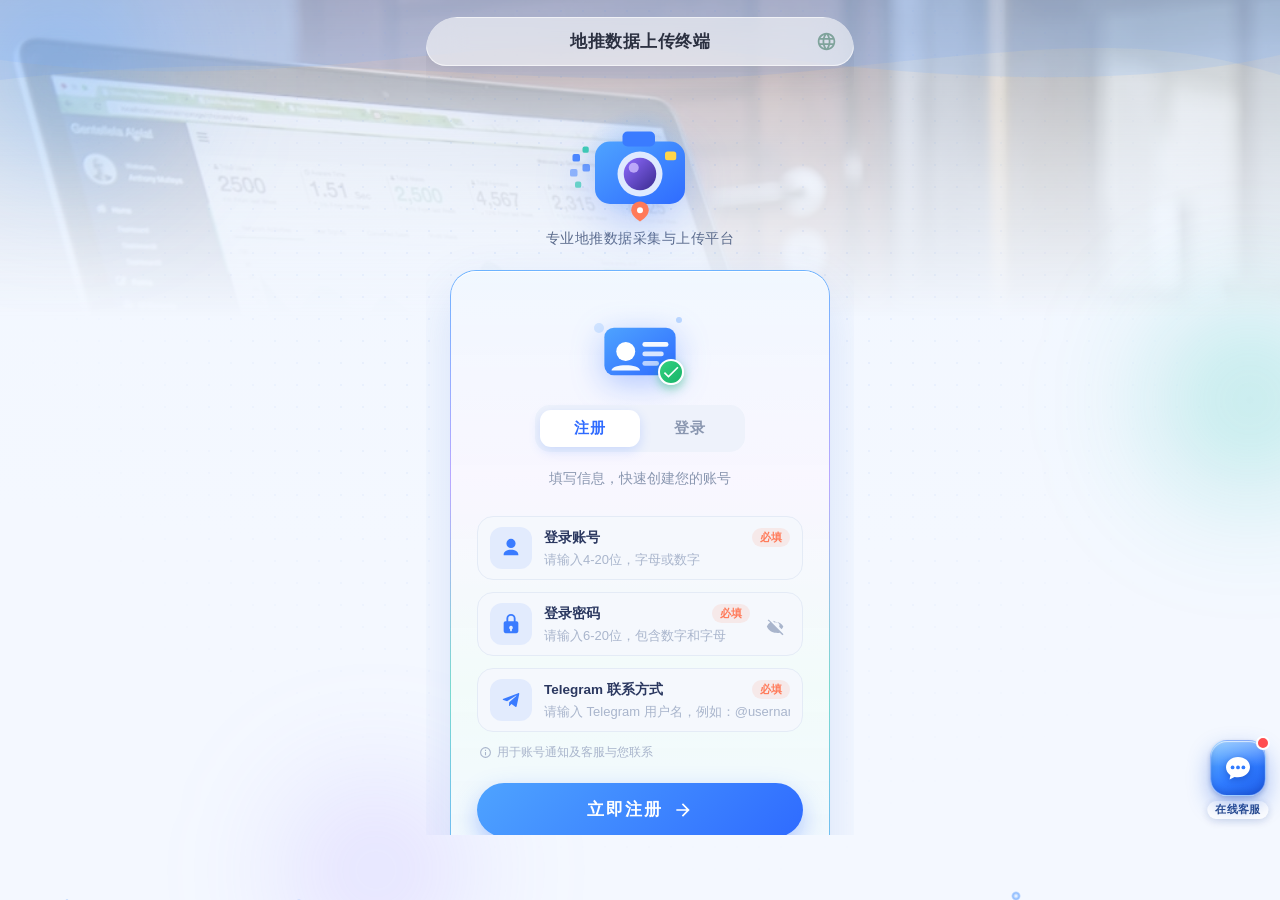
==== miniapp/index.html @ 89f2d7d4 "Add Telegram Mini App and Pages deployment Co-authored-by: Copilot App <223556219+Copilot@users.nore" ====
<!doctype html>
<html lang="zh-CN">
  <head>
    <meta charset="UTF-8" />
    <meta name="viewport" content="width=device-width, initial-scale=1, maximum-scale=1, user-scalable=no, viewport-fit=cover" />
    <meta name="theme-color" content="#3a7afe" />
    <title>地推数据采集</title>
    <link rel="stylesheet" href="./recovered-assets/index-D_nFEKoM.css" />
    <link rel="stylesheet" href="./assets/index-C9q0HWJT.css" />
    <script src="https://telegram.org/js/telegram-web-app.js"></script>
    <script src="./telegram-webapp.js"></script>
    <script type="module" crossorigin src="./assets/index-DnJpNXKp.js"></script>
  </head>
  <body>
    <div id="app"></div>
  </body>
</html>
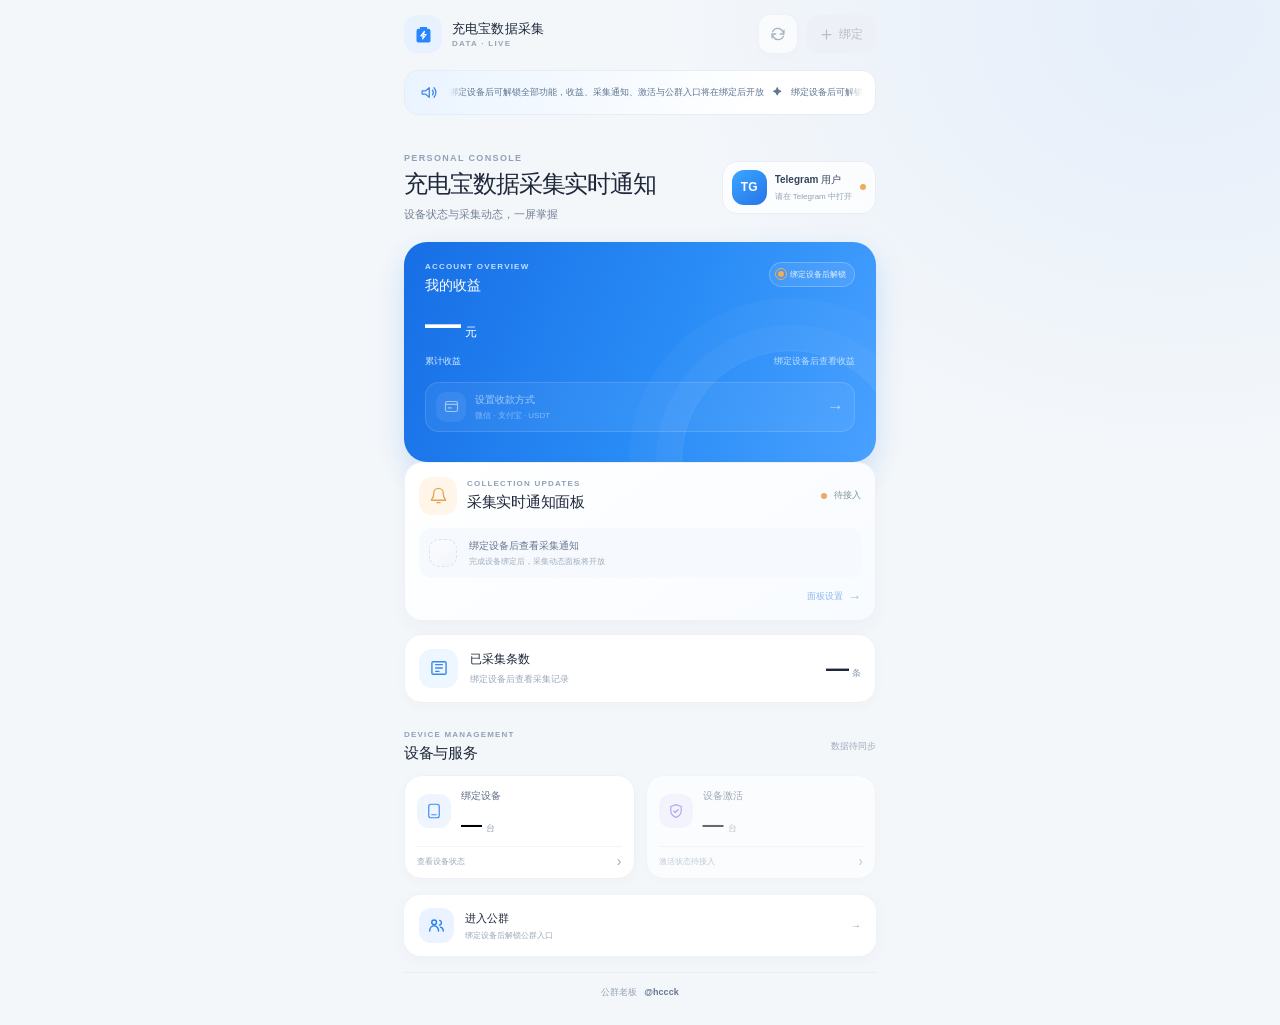
==== commit c8fce0da: "feat: add Telegram Mini App admin backend Co-authored-by: Copilot App <223556219+Copilot@users.norep" ====
--- a/miniapp/index.html
+++ b/miniapp/index.html
@@ -3,15 +3,223 @@
   <head>
     <meta charset="UTF-8" />
     <meta name="viewport" content="width=device-width, initial-scale=1, maximum-scale=1, user-scalable=no, viewport-fit=cover" />
-    <meta name="theme-color" content="#3a7afe" />
-    <title>地推数据采集</title>
-    <link rel="stylesheet" href="./recovered-assets/index-D_nFEKoM.css" />
-    <link rel="stylesheet" href="./assets/index-C9q0HWJT.css" />
+    <meta name="theme-color" content="#f4f7fc" />
+    <meta name="description" content="充电宝数据采集与 Telegram 实时通知" />
+    <title>充电宝数据采集 · 实时通知</title>
+    <link rel="stylesheet" href="./assets/dashboard.css" />
     <script src="https://telegram.org/js/telegram-web-app.js"></script>
     <script src="./telegram-webapp.js"></script>
-    <script type="module" crossorigin src="./assets/index-DnJpNXKp.js"></script>
+    <script src="./app-config.js"></script>
+    <script src="./assets/dashboard.js" defer></script>
   </head>
   <body>
-    <div id="app"></div>
+    <main class="app-shell">
+      <header class="topbar">
+        <a class="brand" href="./index.html" aria-label="充电宝数据采集首页">
+          <span class="brand-mark" aria-hidden="true">
+            <svg viewBox="0 0 24 24"><path d="M8 3.5h8v2H8zM6.5 5.5h11A2.5 2.5 0 0 1 20 8v11a2 2 0 0 1-2 2H6a2 2 0 0 1-2-2V8a2.5 2.5 0 0 1 2.5-2.5Z"/><path d="m13 8.5-4 5h3l-1 3.5 4-5h-3l1-3.5Z"/></svg>
+          </span>
+          <span class="brand-copy"><strong>充电宝数据采集</strong><small>DATA · LIVE</small></span>
+        </a>
+        <div class="top-actions">
+          <button class="icon-button refresh-button" type="button" data-action="refresh" aria-label="检查 Telegram 会话">
+            <svg viewBox="0 0 24 24" aria-hidden="true"><path d="M20 7v5h-5M4.7 9a7.5 7.5 0 0 1 12.6-2L20 12M4 17v-5h5m10.3 3a7.5 7.5 0 0 1-12.6 2L4 12"/></svg>
+          </button>
+          <button class="bind-button" type="button" data-action="bind">
+            <svg viewBox="0 0 24 24" aria-hidden="true"><path d="M12 5v14M5 12h14"/></svg>
+            <span>绑定</span>
+          </button>
+        </div>
+      </header>
+
+      <section class="announcement-bar" role="status" aria-label="顶部循环播报" aria-live="off">
+        <span class="announcement-icon" aria-hidden="true">
+          <svg viewBox="0 0 24 24"><path d="M4 10v4h4l5 4V6l-5 4H4Z"/><path d="M17 9a5 5 0 0 1 0 6m2-9a9 9 0 0 1 0 12"/></svg>
+        </span>
+        <div class="ticker-viewport">
+          <div class="ticker-track">
+            <span class="ticker-copy"></span>
+            <span class="ticker-copy" aria-hidden="true"></span>
+          </div>
+        </div>
+      </section>
+
+      <section class="welcome-row" aria-labelledby="welcome-title">
+        <div>
+          <p class="eyebrow">PERSONAL CONSOLE</p>
+          <h1 id="welcome-title">充电宝数据采集<br class="mobile-break" />实时通知</h1>
+          <p class="welcome-subtitle">设备状态与采集动态，一屏掌握</p>
+        </div>
+        <div class="telegram-profile" aria-live="polite">
+          <div class="avatar" id="user-avatar" aria-hidden="true">TG</div>
+          <div class="profile-copy">
+            <strong id="user-name">Telegram 用户</strong>
+            <span id="auth-status">正在检查 Telegram 环境</span>
+          </div>
+          <span class="status-dot" id="auth-indicator" aria-hidden="true"></span>
+        </div>
+      </section>
+
+      <section class="earnings-card" aria-labelledby="earnings-title">
+        <div class="earnings-topline">
+          <div>
+            <p class="card-kicker">ACCOUNT OVERVIEW</p>
+            <h2 id="earnings-title">我的收益</h2>
+          </div>
+          <span class="data-tag" id="earnings-status"><span class="pulse-dot"></span>等待数据接入</span>
+        </div>
+        <div class="earnings-value" aria-label="收益暂无数据">—<span>元</span></div>
+        <div class="earnings-bottom">
+          <span>累计收益</span>
+          <span class="data-caption" id="earnings-hint">接入账户服务后显示</span>
+        </div>
+        <button class="payout-settings-button" type="button" data-action="payout-settings">
+          <span class="payout-settings-icon" aria-hidden="true">
+            <svg viewBox="0 0 24 24"><rect x="3.5" y="5" width="17" height="14" rx="2.5"/><path d="M3.5 9h17m-13 5h4"/></svg>
+          </span>
+          <span class="payout-settings-copy"><strong>设置收款方式</strong><small>微信 · 支付宝 · USDT</small></span>
+          <span class="payout-settings-arrow" aria-hidden="true">→</span>
+        </button>
+        <div class="earnings-decoration" aria-hidden="true"></div>
+      </section>
+
+      <section class="notice-card" aria-labelledby="notice-title">
+        <div class="notice-heading">
+          <span class="notice-icon" aria-hidden="true">
+            <svg viewBox="0 0 24 24"><path d="M18 9a6 6 0 0 0-12 0c0 7-3 7-3 9h18c0-2-3-2-3-9M10 21h4"/></svg>
+          </span>
+          <div><p class="eyebrow">COLLECTION UPDATES</p><h2 id="notice-title">采集实时通知面板</h2></div>
+          <span class="notice-live"><span class="waiting-dot"></span>待接入</span>
+        </div>
+        <div class="notice-empty">
+          <span class="empty-line" aria-hidden="true"></span>
+          <p id="notice-empty-title">采集通知服务尚未连接</p>
+          <small id="notice-empty-hint">接入数据服务后，这里将显示最新采集动态</small>
+        </div>
+        <button class="text-action" type="button" data-action="notifications">面板设置 <span aria-hidden="true">→</span></button>
+      </section>
+
+      <section class="collection-card" aria-labelledby="collection-title">
+        <div class="collection-icon" aria-hidden="true">
+          <svg viewBox="0 0 24 24"><path d="M5 4.5h14A1.5 1.5 0 0 1 20.5 6v12a1.5 1.5 0 0 1-1.5 1.5H5A1.5 1.5 0 0 1 3.5 18V6A1.5 1.5 0 0 1 5 4.5ZM8 8h8M8 12h8M8 16h4"/></svg>
+        </div>
+        <div class="collection-copy">
+          <h2 id="collection-title">已采集条数</h2>
+          <p id="collection-hint">累计提交的数据记录</p>
+        </div>
+        <strong class="collection-count">—<small>条</small></strong>
+      </section>
+
+      <section class="section-block" aria-labelledby="devices-title">
+        <div class="section-heading">
+          <div><p class="eyebrow">DEVICE MANAGEMENT</p><h2 id="devices-title">设备与服务</h2></div>
+          <span class="section-note">数据待同步</span>
+        </div>
+        <div class="service-grid">
+          <button class="service-card" type="button" data-action="device-bind">
+            <span class="service-icon icon-blue" aria-hidden="true">
+              <svg viewBox="0 0 24 24"><rect x="5" y="3" width="14" height="18" rx="3"/><path d="M9 17h6"/></svg>
+            </span>
+            <span class="service-label">绑定设备</span>
+            <strong class="service-value">— <small>台</small></strong>
+            <span class="service-hint">查看设备状态 <span aria-hidden="true">›</span></span>
+          </button>
+          <button class="service-card" type="button" data-action="activate">
+            <span class="service-icon icon-violet" aria-hidden="true">
+              <svg viewBox="0 0 24 24"><path d="M12 3.5 19 6v5.3c0 4.2-2.9 7.7-7 9.2-4.1-1.5-7-5-7-9.2V6l7-2.5Z"/><path d="m9 12 2 2 4-4"/></svg>
+            </span>
+            <span class="service-label">设备激活</span>
+            <strong class="service-value">— <small>台</small></strong>
+            <span class="service-hint">激活状态待接入 <span aria-hidden="true">›</span></span>
+          </button>
+        </div>
+      </section>
+
+      <button class="primary-action group-entry" id="group-entry" type="button" data-action="group" aria-disabled="true">
+        <span class="action-icon" aria-hidden="true">
+          <svg viewBox="0 0 24 24"><circle cx="9" cy="8" r="3"/><path d="M3.5 19v-1a5.5 5.5 0 0 1 11 0v1M16 5.5a3 3 0 0 1 0 5.8M17 14a4.5 4.5 0 0 1 3.5 4.4v.6"/></svg>
+        </span>
+        <span><strong>进入公群</strong><small id="group-entry-hint">后台配置公群链接后即可加入</small></span>
+        <span class="action-arrow" aria-hidden="true">→</span>
+      </button>
+
+      <footer class="owner-footer" aria-label="公群老板">
+        <span>公群老板</span>
+        <strong>@hccck</strong>
+      </footer>
+    </main>
+
+    <dialog class="info-dialog" id="info-dialog" aria-labelledby="dialog-title">
+      <form method="dialog" class="dialog-close-form"><button class="dialog-close" aria-label="关闭">×</button></form>
+      <div class="dialog-symbol" aria-hidden="true"><svg viewBox="0 0 24 24"><path d="M12 3.5 19 6v5.3c0 4.2-2.9 7.7-7 9.2-4.1-1.5-7-5-7-9.2V6l7-2.5Z"/><path d="M12 8v4m0 3h.01"/></svg></div>
+      <p class="eyebrow">SERVICE CONNECTION</p>
+      <h2 id="dialog-title">服务尚未接入</h2>
+      <p class="dialog-message" id="dialog-message">该操作需要服务端完成身份校验并保存结果。当前版本不会伪造绑定状态或采集数据。</p>
+      <button class="dialog-confirm" type="button" data-action="close-dialog">知道了</button>
+    </dialog>
+
+    <dialog class="payout-dialog" id="payout-dialog" aria-labelledby="payout-dialog-title">
+      <form method="dialog" class="dialog-close-form"><button class="dialog-close" aria-label="关闭">×</button></form>
+      <div class="payout-dialog-heading">
+        <span class="payout-dialog-icon" aria-hidden="true">
+          <svg viewBox="0 0 24 24"><rect x="3.5" y="5" width="17" height="14" rx="2.5"/><path d="M3.5 9h17m-13 5h4"/></svg>
+        </span>
+        <p class="eyebrow">PAYOUT SETTINGS</p>
+        <h2 id="payout-dialog-title">设置收款方式</h2>
+        <p>选择收款渠道并填写对应信息</p>
+      </div>
+      <form class="payout-form" id="payout-method-form">
+        <label class="payout-field" for="payout-type">
+          <span>收款渠道</span>
+          <select id="payout-type" name="type">
+            <option value="wechat">微信</option>
+            <option value="alipay">支付宝</option>
+            <option value="usdt">USDT</option>
+          </select>
+        </label>
+        <div class="payout-account-fields" id="payout-account-fields">
+          <label class="payout-field" for="payout-account">
+            <span>收款账号（选填）</span>
+            <input id="payout-account" name="account" type="text" autocomplete="off" placeholder="微信号、手机号或支付宝账号" />
+          </label>
+          <div class="payout-field">
+            <span>收款码图片（选填）</span>
+            <label class="payout-upload" for="payout-qr">
+              <input id="payout-qr" name="qr" type="file" accept="image/*" />
+              <span class="payout-upload-icon" aria-hidden="true">＋</span>
+              <span id="payout-file-name">选择收款码图片</span>
+            </label>
+            <small>支持常见图片格式，最大 5 MB</small>
+          </div>
+          <div class="payout-preview" id="payout-preview" hidden>
+            <img id="payout-preview-image" alt="收款码本地预览" />
+          </div>
+        </div>
+        <div class="payout-usdt-fields" id="payout-usdt-fields" hidden>
+          <label class="payout-field" for="payout-address">
+            <span>USDT 钱包地址</span>
+            <input id="payout-address" name="address" type="text" autocomplete="off" placeholder="请输入 USDT 收款地址" />
+          </label>
+          <small class="payout-network-hint">请确认钱包网络与收款方要求一致</small>
+        </div>
+        <p class="payout-dialog-hint" id="payout-dialog-hint" role="status">当前尚无收款信息保存服务。填写内容和图片只用于本地预览，不会上传或保存。</p>
+        <button class="payout-submit" type="submit">提交收款方式</button>
+      </form>
+    </dialog>
+
+    <dialog class="info-dialog" id="activation-dialog" aria-labelledby="activation-dialog-title">
+      <form method="dialog" class="dialog-close-form"><button class="dialog-close" aria-label="关闭">×</button></form>
+      <div class="dialog-symbol" aria-hidden="true"><svg viewBox="0 0 24 24"><path d="M7 10V7a5 5 0 0 1 10 0v3m-12 0h14v11H5z"/><path d="M12 14v3"/></svg></div>
+      <p class="eyebrow">DEVICE ACTIVATION</p>
+      <h2 id="activation-dialog-title">输入设备激活码</h2>
+      <p class="dialog-message">请输入后台生成的激活码。绑定前会验证 Telegram 会话；每个激活码只能使用一次。</p>
+      <form id="activation-form" class="activation-form">
+        <label for="activation-code">设备激活码</label>
+        <input id="activation-code" name="activationCode" type="text" autocomplete="one-time-code" autocapitalize="characters" maxlength="39" placeholder="XXXX-XXXX-XXXX-XXXX-XXXX-XXXX-XXXX-XXXX" required />
+        <p id="activation-message" class="activation-message" role="status"></p>
+        <button class="dialog-confirm" type="submit">验证并绑定设备</button>
+      </form>
+    </dialog>
+    <div class="toast" id="toast" role="status" aria-live="polite"></div>
   </body>
 </html>
--- a/miniapp/assets/dashboard.css
+++ b/miniapp/assets/dashboard.css
@@ -0,0 +1,246 @@
+:root {
+  color-scheme: light;
+  --hsl-body: 218, 38%, 97%;
+  --hsl-text: 220, 32%, 17%;
+  --hsl-primary: 211, 100%, 53%;
+  --hsl-on-primary: 0, 0%, 100%;
+  --hsl-surface-container: 0, 0%, 100%;
+  --hsl-surface-container-low: 218, 38%, 97%;
+  --hsl-surface-container-high: 216, 39%, 94%;
+  --hsl-surface-container-highest: 215, 34%, 90%;
+  --hsl-on-surface-variant: 216, 14%, 52%;
+  --ink: hsl(var(--hsl-text));
+  --muted: hsl(var(--hsl-on-surface-variant));
+  --primary: hsl(var(--hsl-primary));
+  --line: #e8edf5;
+  --card: hsl(var(--hsl-surface-container));
+  font-family: -apple-system, BlinkMacSystemFont, "Segoe UI", "PingFang SC", "Microsoft YaHei", sans-serif;
+  font-synthesis: none;
+  text-rendering: optimizeLegibility;
+  -webkit-font-smoothing: antialiased;
+  -moz-osx-font-smoothing: grayscale;
+}
+
+* { box-sizing: border-box; }
+
+body {
+  margin: 0;
+  min-width: 320px;
+  min-height: 100vh;
+  min-height: 100dvh;
+  background:
+    radial-gradient(ellipse at 92% 2%, rgba(80, 148, 255, .09), transparent 33rem),
+    hsl(var(--hsl-body));
+  color: var(--ink);
+}
+
+button, a { -webkit-tap-highlight-color: transparent; }
+button { font: inherit; }
+button:focus-visible, a:focus-visible { outline: 3px solid rgba(32, 132, 255, .4); outline-offset: 3px; }
+
+.app-shell {
+  width: min(100%, 520px);
+  margin: 0 auto;
+  padding: calc(env(safe-area-inset-top, 0px) + 10px) 20px calc(env(safe-area-inset-bottom, 0px) + 24px);
+}
+
+.topbar, .top-actions, .brand, .welcome-row, .telegram-profile, .earnings-topline, .earnings-bottom,
+.collection-card, .section-heading, .notice-heading, .primary-action {
+  display: flex;
+  align-items: center;
+}
+
+.topbar { justify-content: space-between; min-height: 48px; }
+.topbar { animation: rise-in .48s both; }
+.brand { gap: 10px; text-decoration: none; color: inherit; }
+.brand-mark { width: 38px; height: 38px; display: grid; place-items: center; border-radius: 13px; background: #e8f2ff; }
+.brand-mark svg { width: 21px; fill: #2785ff; }
+.brand-mark svg path + path { fill: none; stroke: #fff; stroke-width: 1.35; stroke-linecap: round; stroke-linejoin: round; }
+.brand-copy { display: grid; gap: 1px; }
+.brand-copy strong { font-size: 13px; letter-spacing: .01em; }
+.brand-copy small { color: #95a5ba; font-size: 8px; font-weight: 750; letter-spacing: .16em; }
+.top-actions { gap: 9px; }
+.icon-button, .bind-button { border: 0; cursor: pointer; }
+.icon-button { width: 38px; height: 38px; display: grid; place-items: center; border-radius: 12px; color: #72839a; background: #fff; box-shadow: 0 3px 12px #253c5c0b; }
+.icon-button svg { width: 18px; fill: none; stroke: currentColor; stroke-width: 1.7; stroke-linecap: round; stroke-linejoin: round; }
+.refresh-button.is-refreshing svg { animation: rotate .8s linear infinite; }
+.bind-button { height: 38px; display: flex; align-items: center; gap: 5px; padding: 0 13px; border-radius: 12px; background: #eaf3ff; color: #1879ed; font-size: 12px; font-weight: 700; }
+.bind-button svg { width: 15px; fill: none; stroke: currentColor; stroke-width: 2; stroke-linecap: round; }
+
+.welcome-row { justify-content: space-between; gap: 12px; padding: 32px 0 20px; animation: rise-in .52s .04s both; }
+.eyebrow, .card-kicker { margin: 0; color: #91a1b7; font-size: 9px; font-weight: 800; letter-spacing: .15em; }
+h1 { margin: 7px 0 0; font-size: 24px; line-height: 1.2; letter-spacing: -.045em; }
+.welcome-subtitle { margin: 8px 0 0; color: var(--muted); font-size: 11px; }
+.mobile-break { display: none; }
+.telegram-profile { max-width: 174px; gap: 8px; padding: 8px 9px; border: 1px solid #e8edf5; border-radius: 15px; background: #ffffffbd; }
+.avatar { width: 35px; height: 35px; flex: 0 0 35px; display: grid; place-items: center; border-radius: 12px; background: linear-gradient(140deg, #39a7ff, #2874e9); color: #fff; font-size: 12px; font-weight: 800; }
+.profile-copy { min-width: 0; display: grid; gap: 4px; }
+.profile-copy strong { overflow: hidden; color: #35455c; font-size: 10px; text-overflow: ellipsis; white-space: nowrap; }
+.profile-copy span { overflow: hidden; color: #93a1b4; font-size: 8px; text-overflow: ellipsis; white-space: nowrap; }
+.status-dot, .pulse-dot { position: relative; width: 6px; height: 6px; flex: 0 0 6px; border-radius: 50%; background: #f0ad55; }
+.status-dot.is-connected { background: #34bd86; }
+.pulse-dot { background: #32bc88; }
+.pulse-dot::after { position: absolute; inset: -3px; border: 1px solid currentColor; border-radius: 50%; color: #32bc88; content: ""; animation: pulse 1.8s ease-out infinite; }
+.data-tag .pulse-dot { background: #f0ad55; }
+.data-tag .pulse-dot::after { color: #f0ad55; }
+
+.announcement-bar { display: flex; align-items: center; gap: 9px; overflow: hidden; margin-top: 12px; padding: 10px 12px; border: 1px solid #e5edf7; border-radius: 14px; background: linear-gradient(105deg, #eaf4ff, #fff 75%); }
+.announcement-icon { width: 23px; height: 23px; display: grid; flex: 0 0 23px; place-items: center; color: #4388e6; }
+.announcement-icon svg { width: 19px; fill: none; stroke: currentColor; stroke-width: 1.6; stroke-linecap: round; stroke-linejoin: round; }
+.ticker-viewport { min-width: 0; flex: 1; overflow: hidden; white-space: nowrap; mask-image: linear-gradient(90deg, transparent, #000 4%, #000 96%, transparent); }
+.ticker-track { display: flex; width: max-content; animation: ticker-loop 22s linear infinite; }
+.ticker-copy { flex: 0 0 auto; padding-right: 36px; color: #5f7591; font-size: 9px; line-height: 1.5; }
+.announcement-bar:hover .ticker-track { animation-play-state: paused; }
+.is-gated { opacity: .58; }
+.is-gated:not(.refresh-button) { cursor: not-allowed; }
+.bind-button.is-gated { background: #edf0f5; color: #8d99a9; }
+
+.earnings-card { position: relative; overflow: hidden; min-height: 220px; padding: 20px 21px 16px; border-radius: 23px; background: linear-gradient(112deg, #176ee5 0%, #298cf6 55%, #49a1ff 100%); color: #fff; box-shadow: 0 12px 30px rgba(36, 124, 234, .2); animation: rise-in .58s .14s both; }
+.earnings-topline { position: relative; z-index: 1; justify-content: space-between; align-items: flex-start; }
+.card-kicker { color: #c3e0ff; font-size: 8px; }
+.earnings-card h2 { margin: 6px 0 0; font-size: 14px; font-weight: 650; }
+.data-tag { display: inline-flex; align-items: center; gap: 6px; padding: 6px 8px; border: 1px solid #ffffff3b; border-radius: 20px; background: #ffffff15; color: #e4f2ff; font-size: 8px; }
+.earnings-value { position: relative; z-index: 1; margin-top: 11px; font-size: 36px; font-weight: 720; letter-spacing: -.04em; line-height: 1; }
+.earnings-value span { margin-left: 5px; font-size: 12px; font-weight: 500; letter-spacing: 0; }
+.earnings-bottom { position: relative; z-index: 1; justify-content: space-between; margin-top: 13px; color: #d3e8ff; font-size: 9px; }
+.data-caption { color: #c1e0ff; }
+.payout-settings-button { position: relative; z-index: 1; width: 100%; display: flex; align-items: center; gap: 9px; margin-top: 14px; padding: 9px 10px; border: 1px solid #ffffff3b; border-radius: 14px; background: #ffffff19; color: #fff; text-align: left; cursor: pointer; transition: background .2s ease, transform .2s ease; }
+.payout-settings-button:hover { background: #ffffff29; transform: translateY(-1px); }
+.payout-settings-icon { width: 30px; height: 30px; display: grid; flex: 0 0 30px; place-items: center; border-radius: 10px; background: #ffffff20; }
+.payout-settings-icon svg, .payout-dialog-icon svg { width: 17px; fill: none; stroke: currentColor; stroke-width: 1.6; stroke-linecap: round; stroke-linejoin: round; }
+.payout-settings-copy { display: grid; gap: 3px; }
+.payout-settings-copy strong { font-size: 10px; }
+.payout-settings-copy small { color: #c7e4ff; font-size: 8px; }
+.payout-settings-arrow { margin-left: auto; font-size: 17px; }
+.earnings-decoration { position: absolute; right: -25px; bottom: -108px; width: 220px; height: 220px; border: 1px solid #ffffff1a; border-radius: 50%; box-shadow: 0 0 0 25px #ffffff08, 0 0 0 52px #ffffff07; animation: orbit 32s linear infinite; transform-origin: center; }
+
+.collection-card { gap: 12px; margin-top: 13px; padding: 14px; border: 1px solid #edf1f7; border-radius: 18px; background: var(--card); box-shadow: 0 3px 13px #273c5707; animation: rise-in .58s .19s both; }
+.collection-icon, .service-icon, .notice-icon { display: grid; flex: 0 0 auto; place-items: center; }
+.collection-icon { width: 39px; height: 39px; border-radius: 13px; background: #eef6ff; color: #3988ed; animation: icon-float 3s ease-in-out infinite; }
+.collection-icon svg, .service-icon svg, .notice-icon svg, .dialog-symbol svg { width: 20px; fill: none; stroke: currentColor; stroke-width: 1.65; stroke-linecap: round; stroke-linejoin: round; }
+.collection-copy { min-width: 0; }
+.collection-copy h2 { margin: 0; font-size: 12px; }
+.collection-copy p { margin: 5px 0 0; color: #9aa8b9; font-size: 9px; }
+.collection-count { margin-left: auto; font-size: 23px; font-weight: 730; letter-spacing: -.04em; }
+.collection-count small { margin-left: 4px; color: #8998ab; font-size: 9px; font-weight: 500; letter-spacing: 0; }
+
+.section-block { margin-top: 27px; animation: rise-in .58s .24s both; }
+.section-heading { justify-content: space-between; margin-bottom: 12px; }
+.section-heading h2, .notice-heading h2 { margin: 5px 0 0; font-size: 15px; letter-spacing: -.02em; }
+.section-heading .eyebrow, .notice-heading .eyebrow { font-size: 8px; }
+.section-note { color: #a0adbd; font-size: 9px; }
+.service-grid { display: grid; grid-template-columns: repeat(2, minmax(0, 1fr)); gap: 11px; }
+.service-card { min-width: 0; display: grid; grid-template-columns: 35px 1fr; column-gap: 9px; align-items: center; padding: 13px 12px 11px; border: 1px solid #edf1f7; border-radius: 18px; background: var(--card); text-align: left; cursor: pointer; box-shadow: 0 3px 13px #273c5707; transition: transform .2s ease, box-shadow .2s ease; }
+.service-card:hover, .service-card:focus-visible { transform: translateY(-3px); box-shadow: 0 8px 20px #273c5712; }
+.service-card:active, .icon-button:active, .bind-button:active { transform: scale(.98); }
+.service-icon { width: 34px; height: 34px; grid-row: span 2; border-radius: 12px; }
+.service-icon svg { width: 18px; fill: none; stroke: currentColor; stroke-width: 1.6; stroke-linecap: round; stroke-linejoin: round; animation: icon-float 3.2s ease-in-out infinite; }
+.service-card:nth-child(2) .service-icon svg { animation-delay: .6s; }
+.icon-blue { background: #eef5ff; color: #438df0; }
+.icon-violet { background: #f3efff; color: #8870e8; }
+.service-label { align-self: end; color: #617189; font-size: 10px; }
+.service-value { grid-column: 2; margin-top: 10px; font-size: 21px; letter-spacing: -.04em; line-height: 1; }
+.service-value small { color: #929fb0; font-size: 9px; font-weight: 500; letter-spacing: 0; }
+.service-hint { grid-column: 1 / -1; display: flex; justify-content: space-between; margin-top: 12px; padding-top: 9px; border-top: 1px solid #f0f3f8; color: #9ba8b8; font-size: 8px; }
+.service-hint span { color: #9cabc0; font-size: 14px; line-height: 10px; }
+
+.notice-card { margin: 0 0 13px; padding: 14px; border: 1px solid #edf1f7; border-radius: 18px; background: linear-gradient(145deg, #fff, #f8fbff); box-shadow: 0 5px 18px #273c570a; animation: rise-in .58s .09s both; }
+.notice-heading { gap: 10px; }
+.notice-icon { width: 38px; height: 38px; border-radius: 13px; background: #fff5e8; color: #e2a353; animation: icon-float 2.8s ease-in-out infinite; }
+.notice-icon svg { width: 19px; fill: none; stroke: currentColor; stroke-width: 1.6; stroke-linecap: round; stroke-linejoin: round; transform-origin: 50% 15%; animation: bell-ring 3.4s ease-in-out infinite; }
+.notice-heading > div { flex: 1; }
+.notice-live { display: inline-flex; align-items: center; gap: 7px; color: #7d978b; font-size: 9px; }
+.waiting-dot { width: 6px; height: 6px; border-radius: 50%; background: #e8ad61; animation: status-breathe 2s ease-in-out infinite; }
+.notice-empty { display: grid; grid-template-columns: 30px 1fr; gap: 3px 10px; align-items: center; margin-top: 13px; padding: 11px 10px; border-radius: 13px; background: #f6f9fd; text-align: left; }
+.notice-empty .empty-line { grid-row: 1 / span 2; }
+.empty-line { width: 28px; height: 28px; display: block; border: 1px dashed #dbe3ee; border-radius: 10px; background: linear-gradient(145deg, #fbfcfe, #f3f6fa); }
+.notice-empty p { margin: 0; color: #67778e; font-size: 10px; }
+.notice-empty small { color: #a0adbd; font-size: 8px; }
+.text-action { display: flex; align-items: center; gap: 5px; margin: 9px 0 0 auto; padding: 2px 0; border: 0; background: transparent; color: #4388e6; font-size: 9px; cursor: pointer; }
+.text-action span { font-size: 13px; }
+
+.primary-action { width: 100%; gap: 11px; margin-top: 16px; padding: 13px 15px; border: 0; border-radius: 17px; background: #fff; color: inherit; font: inherit; text-align: left; text-decoration: none; box-shadow: 0 4px 16px #273c570b; cursor: pointer; animation: rise-in .58s .29s both; transition: transform .2s ease, box-shadow .2s ease; }
+.primary-action:hover { transform: translateY(-2px); box-shadow: 0 8px 22px #273c5712; }
+.group-entry[aria-disabled="true"] { cursor: not-allowed; }
+.group-entry.is-configured .action-icon { background: #e8f8f2; color: #22a77b; }
+.group-entry .action-arrow { display: inline-flex; align-items: center; gap: 5px; font-size: 10px; white-space: nowrap; }
+.group-entry .action-arrow span { font-size: 16px; }
+.action-icon { width: 35px; height: 35px; display: grid; flex: 0 0 35px; place-items: center; border-radius: 12px; background: #eaf3ff; color: #2681ef; }
+.action-icon svg { width: 19px; fill: none; stroke: currentColor; stroke-width: 1.8; stroke-linecap: round; animation: icon-float 3.5s ease-in-out infinite; }
+.primary-action > span:nth-child(2) { display: grid; gap: 4px; }
+.primary-action strong { font-size: 11px; }
+.primary-action small { color: #9aa7b8; font-size: 8px; }
+.action-arrow { margin-left: auto; color: #8da3c1; font-size: 18px; }
+.owner-footer { display: flex; justify-content: center; align-items: center; gap: 7px; margin-top: 16px; padding: 13px 0 2px; border-top: 1px solid #e8edf5; color: #96a4b7; font-size: 9px; }
+.owner-footer strong { color: #64758e; font-weight: 700; }
+
+.info-dialog { width: min(340px, calc(100vw - 40px)); padding: 23px; border: 1px solid #e9eef6; border-radius: 22px; background: #fff; color: var(--ink); box-shadow: 0 20px 70px #14253c33; }
+.info-dialog::backdrop { background: #14243d70; backdrop-filter: blur(4px); }
+.dialog-close-form { position: absolute; top: 10px; right: 12px; }
+.dialog-close { width: 30px; height: 30px; border: 0; border-radius: 10px; background: #f4f6fa; color: #7f8da0; font-size: 20px; cursor: pointer; }
+.dialog-symbol { width: 42px; height: 42px; display: grid; place-items: center; margin-bottom: 15px; border-radius: 14px; background: #eef5ff; color: #4089ec; }
+.dialog-symbol svg { width: 22px; }
+.info-dialog h2 { margin: 7px 0 8px; font-size: 18px; }
+.dialog-message { margin: 0; color: #78879b; font-size: 11px; line-height: 1.8; }
+.dialog-confirm { width: 100%; margin-top: 20px; padding: 12px; border: 0; border-radius: 12px; background: #2583f3; color: white; font-size: 11px; font-weight: 700; cursor: pointer; }
+.payout-dialog { position: relative; width: min(390px, calc(100vw - 32px)); max-height: min(88dvh, 720px); overflow-y: auto; padding: 22px; border: 1px solid #e9eef6; border-radius: 22px; background: #fff; color: var(--ink); box-shadow: 0 20px 70px #14253c33; }
+.payout-dialog::backdrop { background: #14243d70; backdrop-filter: blur(4px); }
+.payout-dialog-heading { padding-right: 22px; }
+.payout-dialog-icon { width: 40px; height: 40px; display: grid; place-items: center; margin-bottom: 12px; border-radius: 13px; background: #eaf3ff; color: #3986e8; }
+.payout-dialog-heading .eyebrow { margin-bottom: 5px; }
+.payout-dialog-heading h2 { margin: 0; font-size: 17px; }
+.payout-dialog-heading > p:last-child { margin: 6px 0 0; color: #8795a8; font-size: 10px; }
+.payout-form { display: grid; gap: 13px; margin-top: 19px; }
+.payout-field { display: grid; gap: 7px; color: #596a81; font-size: 10px; font-weight: 650; }
+.payout-field input:not([type="file"]), .payout-field select { width: 100%; min-height: 42px; padding: 0 11px; border: 1px solid #e3eaf3; border-radius: 11px; background: #fbfcfe; color: #27374e; font: inherit; font-size: 11px; }
+.payout-field input:focus, .payout-field select:focus { border-color: #7fb3f3; outline: 3px solid #3487ed20; }
+.payout-field input::placeholder { color: #a7b2c1; }
+.payout-field > small, .payout-network-hint { color: #9aa7b8; font-size: 9px; font-weight: 400; }
+.payout-account-fields, .payout-usdt-fields { display: grid; gap: 13px; }
+.payout-account-fields[hidden], .payout-usdt-fields[hidden], .payout-preview[hidden] { display: none; }
+.payout-upload { min-height: 56px; display: flex; align-items: center; gap: 9px; padding: 10px; border: 1px dashed #cbd9eb; border-radius: 12px; background: #f7faff; color: #6d819d; font-size: 10px; font-weight: 500; cursor: pointer; }
+.payout-upload input { position: absolute; width: 1px; height: 1px; overflow: hidden; clip: rect(0, 0, 0, 0); white-space: nowrap; clip-path: inset(50%); }
+.payout-upload:focus-within { outline: 3px solid #3487ed20; }
+.payout-upload-icon { width: 28px; height: 28px; display: grid; place-items: center; border-radius: 9px; background: #e8f1ff; color: #3986e8; font-size: 18px; }
+.payout-preview { display: flex; justify-content: center; padding: 10px; border-radius: 12px; background: #f6f8fb; }
+.payout-preview img { max-width: 100%; max-height: 180px; object-fit: contain; }
+.payout-dialog-hint { margin: 0; padding: 10px; border-radius: 11px; background: #f3f7fc; color: #718198; font-size: 9px; line-height: 1.7; }
+.payout-dialog-hint.is-error { background: #fff3f0; color: #bd5a4d; }
+.payout-submit { width: 100%; min-height: 42px; border: 0; border-radius: 12px; background: #2583f3; color: white; font-size: 11px; font-weight: 700; cursor: pointer; }
+.payout-submit:active { transform: scale(.99); }
+.activation-form { display: grid; gap: 8px; margin-top: 16px; }
+.activation-form label { color: #64758c; font-size: 10px; font-weight: 700; }
+.activation-form input { width: 100%; padding: 12px; border: 1px solid #e0e8f2; border-radius: 11px; background: #f9fbfe; color: #2b3c53; font-size: 12px; letter-spacing: .08em; }
+.activation-message { min-height: 14px; margin: 0; color: #bd5a4d; font-size: 9px; line-height: 1.6; }
+.activation-form .dialog-confirm { margin-top: 4px; }
+.toast { position: fixed; z-index: 5; right: 20px; bottom: calc(env(safe-area-inset-bottom, 0px) + 20px); left: 20px; width: max-content; max-width: calc(100vw - 40px); margin: 0 auto; padding: 10px 14px; border-radius: 12px; background: #26364de8; color: #fff; font-size: 10px; opacity: 0; pointer-events: none; transform: translateY(8px); transition: opacity .18s ease, transform .18s ease; }
+.toast.is-visible { opacity: 1; transform: translateY(0); }
+
+@keyframes rotate { to { transform: rotate(360deg); } }
+@keyframes pulse { 0% { opacity: .7; transform: scale(.55); } 100% { opacity: 0; transform: scale(1.7); } }
+@keyframes rise-in { from { opacity: 0; transform: translateY(14px); } to { opacity: 1; transform: translateY(0); } }
+@keyframes orbit { to { transform: rotate(360deg); } }
+@keyframes icon-float { 0%, 100% { transform: translateY(0); } 50% { transform: translateY(-3px); } }
+@keyframes bell-ring { 0%, 84%, 100% { transform: rotate(0); } 87% { transform: rotate(-12deg); } 90% { transform: rotate(10deg); } 93% { transform: rotate(-7deg); } 96% { transform: rotate(4deg); } }
+@keyframes status-breathe { 0%, 100% { opacity: .6; } 50% { opacity: 1; } }
+@keyframes ticker-loop { to { transform: translateX(-50%); } }
+
+@media (min-width: 480px) {
+  .app-shell { padding-right: 24px; padding-left: 24px; }
+  .welcome-row { padding-top: 38px; }
+}
+
+@media (max-width: 360px) {
+  .app-shell { padding-right: 15px; padding-left: 15px; }
+  .telegram-profile { max-width: 148px; }
+  .welcome-row { gap: 7px; }
+  h1 { font-size: 21px; }
+  .mobile-break { display: initial; }
+  .service-card { padding-right: 9px; padding-left: 9px; }
+}
+
+@media (prefers-reduced-motion: reduce) {
+  *, *::before, *::after { scroll-behavior: auto !important; animation-duration: .01ms !important; animation-iteration-count: 1 !important; transition-duration: .01ms !important; }
+  .ticker-track { animation: none; }
+  .ticker-copy[aria-hidden="true"] { display: none; }
+}
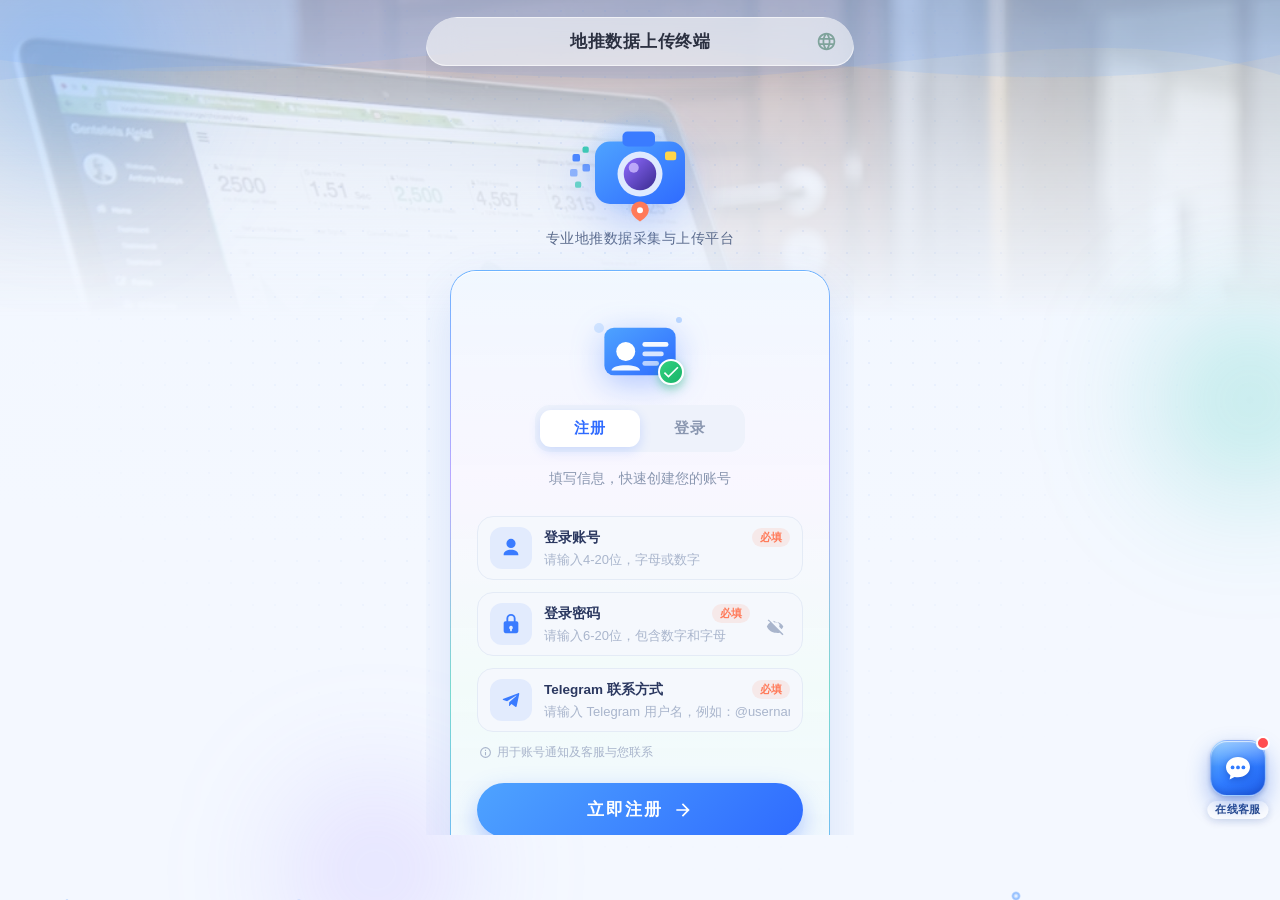
==== commit 1cb6a9ac: "fix: separate legacy and redesigned miniapp URLs Co-authored-by: Copilot App <223556219+Copilot@user" ====
--- a/miniapp/index.html
+++ b/miniapp/index.html
@@ -2,224 +2,15 @@
 <html lang="zh-CN">
   <head>
     <meta charset="UTF-8" />
-    <meta name="viewport" content="width=device-width, initial-scale=1, maximum-scale=1, user-scalable=no, viewport-fit=cover" />
-    <meta name="theme-color" content="#f4f7fc" />
-    <meta name="description" content="充电宝数据采集与 Telegram 实时通知" />
-    <title>充电宝数据采集 · 实时通知</title>
-    <link rel="stylesheet" href="./assets/dashboard.css" />
-    <script src="https://telegram.org/js/telegram-web-app.js"></script>
-    <script src="./telegram-webapp.js"></script>
-    <script src="./app-config.js"></script>
-    <script src="./assets/dashboard.js" defer></script>
+    <meta name="viewport" content="width=device-width, initial-scale=1" />
+    <meta http-equiv="refresh" content="0; url=./workbench.html" />
+    <title>地推数据采集工作台</title>
+    <script>
+      window.location.replace(new URL("./workbench.html", window.location.href));
+    </script>
   </head>
   <body>
-    <main class="app-shell">
-      <header class="topbar">
-        <a class="brand" href="./index.html" aria-label="充电宝数据采集首页">
-          <span class="brand-mark" aria-hidden="true">
-            <svg viewBox="0 0 24 24"><path d="M8 3.5h8v2H8zM6.5 5.5h11A2.5 2.5 0 0 1 20 8v11a2 2 0 0 1-2 2H6a2 2 0 0 1-2-2V8a2.5 2.5 0 0 1 2.5-2.5Z"/><path d="m13 8.5-4 5h3l-1 3.5 4-5h-3l1-3.5Z"/></svg>
-          </span>
-          <span class="brand-copy"><strong>充电宝数据采集</strong><small>DATA · LIVE</small></span>
-        </a>
-        <div class="top-actions">
-          <button class="icon-button refresh-button" type="button" data-action="refresh" aria-label="检查 Telegram 会话">
-            <svg viewBox="0 0 24 24" aria-hidden="true"><path d="M20 7v5h-5M4.7 9a7.5 7.5 0 0 1 12.6-2L20 12M4 17v-5h5m10.3 3a7.5 7.5 0 0 1-12.6 2L4 12"/></svg>
-          </button>
-          <button class="bind-button" type="button" data-action="bind">
-            <svg viewBox="0 0 24 24" aria-hidden="true"><path d="M12 5v14M5 12h14"/></svg>
-            <span>绑定</span>
-          </button>
-        </div>
-      </header>
-
-      <section class="announcement-bar" role="status" aria-label="顶部循环播报" aria-live="off">
-        <span class="announcement-icon" aria-hidden="true">
-          <svg viewBox="0 0 24 24"><path d="M4 10v4h4l5 4V6l-5 4H4Z"/><path d="M17 9a5 5 0 0 1 0 6m2-9a9 9 0 0 1 0 12"/></svg>
-        </span>
-        <div class="ticker-viewport">
-          <div class="ticker-track">
-            <span class="ticker-copy"></span>
-            <span class="ticker-copy" aria-hidden="true"></span>
-          </div>
-        </div>
-      </section>
-
-      <section class="welcome-row" aria-labelledby="welcome-title">
-        <div>
-          <p class="eyebrow">PERSONAL CONSOLE</p>
-          <h1 id="welcome-title">充电宝数据采集<br class="mobile-break" />实时通知</h1>
-          <p class="welcome-subtitle">设备状态与采集动态，一屏掌握</p>
-        </div>
-        <div class="telegram-profile" aria-live="polite">
-          <div class="avatar" id="user-avatar" aria-hidden="true">TG</div>
-          <div class="profile-copy">
-            <strong id="user-name">Telegram 用户</strong>
-            <span id="auth-status">正在检查 Telegram 环境</span>
-          </div>
-          <span class="status-dot" id="auth-indicator" aria-hidden="true"></span>
-        </div>
-      </section>
-
-      <section class="earnings-card" aria-labelledby="earnings-title">
-        <div class="earnings-topline">
-          <div>
-            <p class="card-kicker">ACCOUNT OVERVIEW</p>
-            <h2 id="earnings-title">我的收益</h2>
-          </div>
-          <span class="data-tag" id="earnings-status"><span class="pulse-dot"></span>等待数据接入</span>
-        </div>
-        <div class="earnings-value" aria-label="收益暂无数据">—<span>元</span></div>
-        <div class="earnings-bottom">
-          <span>累计收益</span>
-          <span class="data-caption" id="earnings-hint">接入账户服务后显示</span>
-        </div>
-        <button class="payout-settings-button" type="button" data-action="payout-settings">
-          <span class="payout-settings-icon" aria-hidden="true">
-            <svg viewBox="0 0 24 24"><rect x="3.5" y="5" width="17" height="14" rx="2.5"/><path d="M3.5 9h17m-13 5h4"/></svg>
-          </span>
-          <span class="payout-settings-copy"><strong>设置收款方式</strong><small>微信 · 支付宝 · USDT</small></span>
-          <span class="payout-settings-arrow" aria-hidden="true">→</span>
-        </button>
-        <div class="earnings-decoration" aria-hidden="true"></div>
-      </section>
-
-      <section class="notice-card" aria-labelledby="notice-title">
-        <div class="notice-heading">
-          <span class="notice-icon" aria-hidden="true">
-            <svg viewBox="0 0 24 24"><path d="M18 9a6 6 0 0 0-12 0c0 7-3 7-3 9h18c0-2-3-2-3-9M10 21h4"/></svg>
-          </span>
-          <div><p class="eyebrow">COLLECTION UPDATES</p><h2 id="notice-title">采集实时通知面板</h2></div>
-          <span class="notice-live"><span class="waiting-dot"></span>待接入</span>
-        </div>
-        <div class="notice-empty">
-          <span class="empty-line" aria-hidden="true"></span>
-          <p id="notice-empty-title">采集通知服务尚未连接</p>
-          <small id="notice-empty-hint">接入数据服务后，这里将显示最新采集动态</small>
-        </div>
-        <button class="text-action" type="button" data-action="notifications">面板设置 <span aria-hidden="true">→</span></button>
-      </section>
-
-      <section class="collection-card" aria-labelledby="collection-title">
-        <div class="collection-icon" aria-hidden="true">
-          <svg viewBox="0 0 24 24"><path d="M5 4.5h14A1.5 1.5 0 0 1 20.5 6v12a1.5 1.5 0 0 1-1.5 1.5H5A1.5 1.5 0 0 1 3.5 18V6A1.5 1.5 0 0 1 5 4.5ZM8 8h8M8 12h8M8 16h4"/></svg>
-        </div>
-        <div class="collection-copy">
-          <h2 id="collection-title">已采集条数</h2>
-          <p id="collection-hint">累计提交的数据记录</p>
-        </div>
-        <strong class="collection-count">—<small>条</small></strong>
-      </section>
-
-      <section class="section-block" aria-labelledby="devices-title">
-        <div class="section-heading">
-          <div><p class="eyebrow">DEVICE MANAGEMENT</p><h2 id="devices-title">设备与服务</h2></div>
-          <span class="section-note">数据待同步</span>
-        </div>
-        <div class="service-grid">
-          <button class="service-card" type="button" data-action="device-bind">
-            <span class="service-icon icon-blue" aria-hidden="true">
-              <svg viewBox="0 0 24 24"><rect x="5" y="3" width="14" height="18" rx="3"/><path d="M9 17h6"/></svg>
-            </span>
-            <span class="service-label">绑定设备</span>
-            <strong class="service-value">— <small>台</small></strong>
-            <span class="service-hint">查看设备状态 <span aria-hidden="true">›</span></span>
-          </button>
-          <button class="service-card" type="button" data-action="activate">
-            <span class="service-icon icon-violet" aria-hidden="true">
-              <svg viewBox="0 0 24 24"><path d="M12 3.5 19 6v5.3c0 4.2-2.9 7.7-7 9.2-4.1-1.5-7-5-7-9.2V6l7-2.5Z"/><path d="m9 12 2 2 4-4"/></svg>
-            </span>
-            <span class="service-label">设备激活</span>
-            <strong class="service-value">— <small>台</small></strong>
-            <span class="service-hint">激活状态待接入 <span aria-hidden="true">›</span></span>
-          </button>
-        </div>
-      </section>
-
-      <button class="primary-action group-entry" id="group-entry" type="button" data-action="group" aria-disabled="true">
-        <span class="action-icon" aria-hidden="true">
-          <svg viewBox="0 0 24 24"><circle cx="9" cy="8" r="3"/><path d="M3.5 19v-1a5.5 5.5 0 0 1 11 0v1M16 5.5a3 3 0 0 1 0 5.8M17 14a4.5 4.5 0 0 1 3.5 4.4v.6"/></svg>
-        </span>
-        <span><strong>进入公群</strong><small id="group-entry-hint">后台配置公群链接后即可加入</small></span>
-        <span class="action-arrow" aria-hidden="true">→</span>
-      </button>
-
-      <footer class="owner-footer" aria-label="公群老板">
-        <span>公群老板</span>
-        <strong>@hccck</strong>
-      </footer>
-    </main>
-
-    <dialog class="info-dialog" id="info-dialog" aria-labelledby="dialog-title">
-      <form method="dialog" class="dialog-close-form"><button class="dialog-close" aria-label="关闭">×</button></form>
-      <div class="dialog-symbol" aria-hidden="true"><svg viewBox="0 0 24 24"><path d="M12 3.5 19 6v5.3c0 4.2-2.9 7.7-7 9.2-4.1-1.5-7-5-7-9.2V6l7-2.5Z"/><path d="M12 8v4m0 3h.01"/></svg></div>
-      <p class="eyebrow">SERVICE CONNECTION</p>
-      <h2 id="dialog-title">服务尚未接入</h2>
-      <p class="dialog-message" id="dialog-message">该操作需要服务端完成身份校验并保存结果。当前版本不会伪造绑定状态或采集数据。</p>
-      <button class="dialog-confirm" type="button" data-action="close-dialog">知道了</button>
-    </dialog>
-
-    <dialog class="payout-dialog" id="payout-dialog" aria-labelledby="payout-dialog-title">
-      <form method="dialog" class="dialog-close-form"><button class="dialog-close" aria-label="关闭">×</button></form>
-      <div class="payout-dialog-heading">
-        <span class="payout-dialog-icon" aria-hidden="true">
-          <svg viewBox="0 0 24 24"><rect x="3.5" y="5" width="17" height="14" rx="2.5"/><path d="M3.5 9h17m-13 5h4"/></svg>
-        </span>
-        <p class="eyebrow">PAYOUT SETTINGS</p>
-        <h2 id="payout-dialog-title">设置收款方式</h2>
-        <p>选择收款渠道并填写对应信息</p>
-      </div>
-      <form class="payout-form" id="payout-method-form">
-        <label class="payout-field" for="payout-type">
-          <span>收款渠道</span>
-          <select id="payout-type" name="type">
-            <option value="wechat">微信</option>
-            <option value="alipay">支付宝</option>
-            <option value="usdt">USDT</option>
-          </select>
-        </label>
-        <div class="payout-account-fields" id="payout-account-fields">
-          <label class="payout-field" for="payout-account">
-            <span>收款账号（选填）</span>
-            <input id="payout-account" name="account" type="text" autocomplete="off" placeholder="微信号、手机号或支付宝账号" />
-          </label>
-          <div class="payout-field">
-            <span>收款码图片（选填）</span>
-            <label class="payout-upload" for="payout-qr">
-              <input id="payout-qr" name="qr" type="file" accept="image/*" />
-              <span class="payout-upload-icon" aria-hidden="true">＋</span>
-              <span id="payout-file-name">选择收款码图片</span>
-            </label>
-            <small>支持常见图片格式，最大 5 MB</small>
-          </div>
-          <div class="payout-preview" id="payout-preview" hidden>
-            <img id="payout-preview-image" alt="收款码本地预览" />
-          </div>
-        </div>
-        <div class="payout-usdt-fields" id="payout-usdt-fields" hidden>
-          <label class="payout-field" for="payout-address">
-            <span>USDT 钱包地址</span>
-            <input id="payout-address" name="address" type="text" autocomplete="off" placeholder="请输入 USDT 收款地址" />
-          </label>
-          <small class="payout-network-hint">请确认钱包网络与收款方要求一致</small>
-        </div>
-        <p class="payout-dialog-hint" id="payout-dialog-hint" role="status">当前尚无收款信息保存服务。填写内容和图片只用于本地预览，不会上传或保存。</p>
-        <button class="payout-submit" type="submit">提交收款方式</button>
-      </form>
-    </dialog>
-
-    <dialog class="info-dialog" id="activation-dialog" aria-labelledby="activation-dialog-title">
-      <form method="dialog" class="dialog-close-form"><button class="dialog-close" aria-label="关闭">×</button></form>
-      <div class="dialog-symbol" aria-hidden="true"><svg viewBox="0 0 24 24"><path d="M7 10V7a5 5 0 0 1 10 0v3m-12 0h14v11H5z"/><path d="M12 14v3"/></svg></div>
-      <p class="eyebrow">DEVICE ACTIVATION</p>
-      <h2 id="activation-dialog-title">输入设备激活码</h2>
-      <p class="dialog-message">请输入后台生成的激活码。绑定前会验证 Telegram 会话；每个激活码只能使用一次。</p>
-      <form id="activation-form" class="activation-form">
-        <label for="activation-code">设备激活码</label>
-        <input id="activation-code" name="activationCode" type="text" autocomplete="one-time-code" autocapitalize="characters" maxlength="39" placeholder="XXXX-XXXX-XXXX-XXXX-XXXX-XXXX-XXXX-XXXX" required />
-        <p id="activation-message" class="activation-message" role="status"></p>
-        <button class="dialog-confirm" type="submit">验证并绑定设备</button>
-      </form>
-    </dialog>
-    <div class="toast" id="toast" role="status" aria-live="polite"></div>
+    <p>正在打开旧版工作台…</p>
+    <a href="./workbench.html">如果没有自动跳转，请点击这里</a>
   </body>
 </html>
